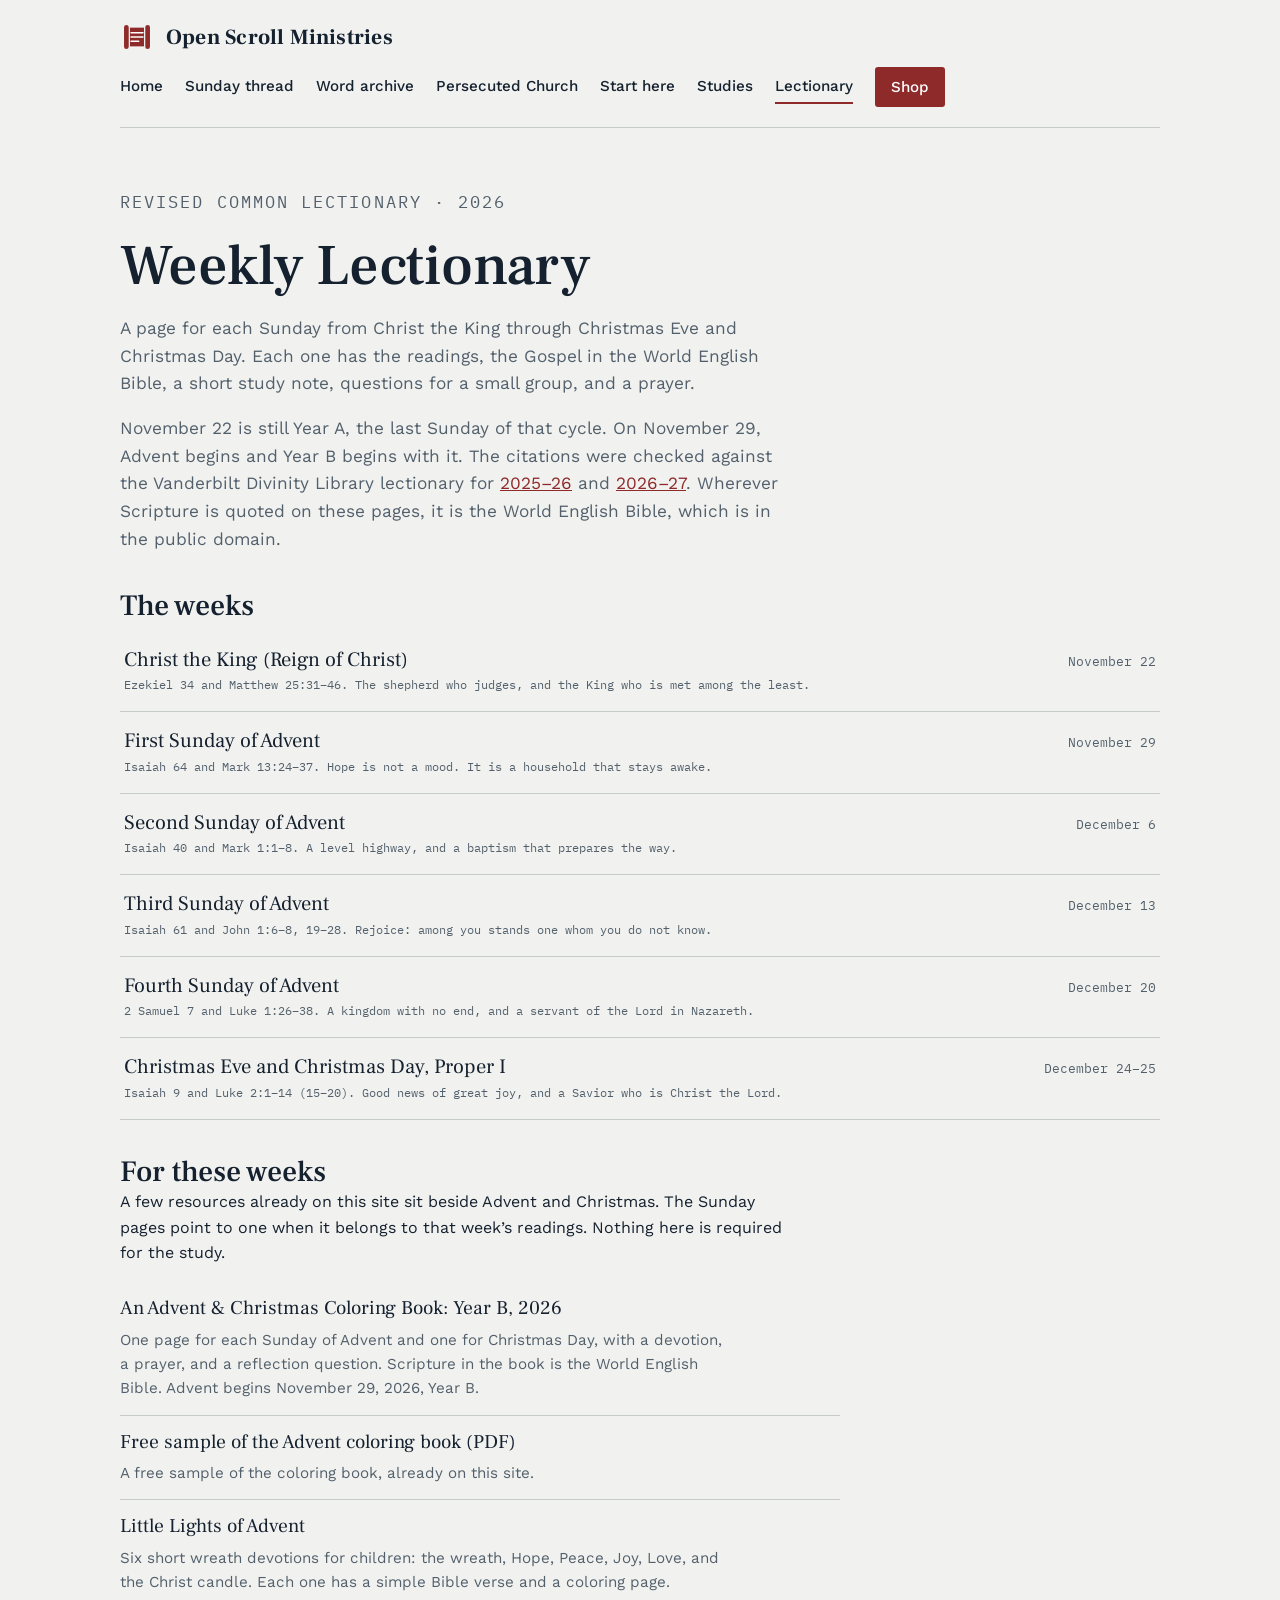
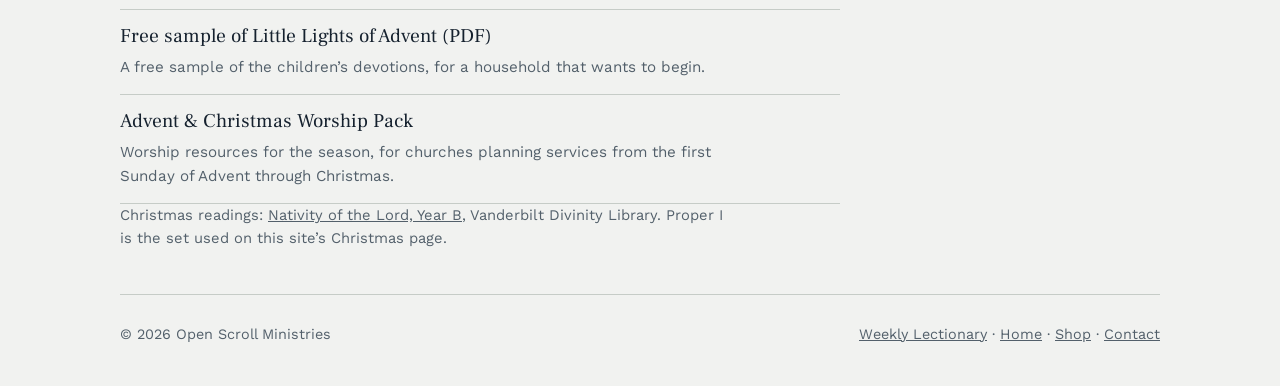
==== lectionary/index.html @ 53e56643 "Add Weekly Lectionary pages from Christ the King through Christmas 2026. Each Sunday has Revised Com" ====
<!DOCTYPE html>
<html lang="en">
<head>
<meta charset="utf-8">
<meta name="viewport" content="width=device-width, initial-scale=1">
<title>Weekly Lectionary | Open Scroll Ministries</title>
<meta name="description" content="Readings, a study note, and a prayer for Christ the King, the Sundays of Advent, and Christmas Eve and Day, 2026. Revised Common Lectionary.">
<link rel="canonical" href="https://openscrollministries.com/lectionary/">
<meta property="og:title" content="Weekly Lectionary | Open Scroll Ministries">
<meta property="og:description" content="Readings, a study note, and a prayer for Christ the King, the Sundays of Advent, and Christmas Eve and Day, 2026. Revised Common Lectionary.">
<meta property="og:type" content="website">
<meta property="og:url" content="https://openscrollministries.com/lectionary/">
<meta property="og:site_name" content="Open Scroll Ministries">
<meta property="og:locale" content="en_US">
<meta name="twitter:card" content="summary">
<meta name="twitter:title" content="Weekly Lectionary | Open Scroll Ministries">
<meta name="twitter:description" content="Readings, a study note, and a prayer for Christ the King, the Sundays of Advent, and Christmas Eve and Day, 2026. Revised Common Lectionary.">
<link rel="preconnect" href="https://fonts.googleapis.com">
<link rel="preconnect" href="https://fonts.gstatic.com" crossorigin>
<link rel="stylesheet" href="https://fonts.googleapis.com/css2?family=Frank+Ruhl+Libre:wght@400;500;700&amp;family=Work+Sans:wght@400;500;600&amp;family=IBM+Plex+Mono:wght@400;500&amp;display=swap">
<link rel="stylesheet" href="style.css">
</head>
<body>
<div class="wrap">
<header>
  <a class="brand" href="../index.html" aria-label="Open Scroll Ministries home">
    <svg class="seal" viewBox="0 0 40 40" aria-hidden="true"><rect x="9" y="9" width="22" height="22" fill="var(--seal)"/><path d="M13 15h14M13 20h14M13 25h9" stroke="var(--seal-ink)" stroke-width="1.8" stroke-linecap="round"/><rect x="4" y="5" width="7" height="30" rx="3.5" fill="var(--seal)" stroke="var(--bg)" stroke-width="1.5"/><rect x="29" y="5" width="7" height="30" rx="3.5" fill="var(--seal)" stroke="var(--bg)" stroke-width="1.5"/></svg>
    <span>Open Scroll Ministries</span>
  </a>
  <nav aria-label="Main">
    <a href="../index.html">Home</a>
    <a href="../index.html#sunday">Sunday thread</a>
    <a href="../index.html#daily">Word archive</a>
    <a href="../index.html#church">Persecuted Church</a>
    <a href="../index.html#start">Start here</a>
    <a href="../index.html#studies">Studies</a>
    <a href="index.html" aria-current="page">Lectionary</a>
    <a class="shop" href="https://shop.openscrollministries.com" target="_blank" rel="noopener">Shop</a>
  </nav>
</header>
<main>

<!-- Weekly Lectionary index. Readings checked against the Vanderbilt Divinity Library. -->
<div class="pagehead">
  <p class="label">Revised Common Lectionary · 2026</p>
  <h1 style="margin-top:12px">Weekly Lectionary</h1>
  <p>A page for each Sunday from Christ the King through Christmas Eve and Christmas Day. Each one has the readings, the Gospel in the World English Bible, a short study note, questions for a small group, and a prayer.</p>
  <p>November 22 is still Year A, the last Sunday of that cycle. On November 29, Advent begins and Year B begins with it. The citations were checked against the Vanderbilt Divinity Library lectionary for <a href="https://lectionary.library.vanderbilt.edu/calendar/2025-26/?season=season_after_pentecost">2025–26</a> and <a href="https://lectionary.library.vanderbilt.edu/calendar/2026-27/?season=advent">2026–27</a>. Wherever Scripture is quoted on these pages, it is the World English Bible, which is in the public domain.</p>
</div>

<h2>The weeks</h2>
<ul class="weeks">
<li><a class="row" href="2026-11-22-reign-of-christ.html"><span class="rt"><span class="rtitle">Christ the King (Reign of Christ)</span><span class="rref">Ezekiel 34 and Matthew 25:31–46. The shepherd who judges, and the King who is met among the least.</span></span><span class="rdate">November 22</span></a></li><li><a class="row" href="2026-11-29-advent-1.html"><span class="rt"><span class="rtitle">First Sunday of Advent</span><span class="rref">Isaiah 64 and Mark 13:24–37. Hope is not a mood. It is a household that stays awake.</span></span><span class="rdate">November 29</span></a></li><li><a class="row" href="2026-12-06-advent-2.html"><span class="rt"><span class="rtitle">Second Sunday of Advent</span><span class="rref">Isaiah 40 and Mark 1:1–8. A level highway, and a baptism that prepares the way.</span></span><span class="rdate">December 6</span></a></li><li><a class="row" href="2026-12-13-advent-3.html"><span class="rt"><span class="rtitle">Third Sunday of Advent</span><span class="rref">Isaiah 61 and John 1:6–8, 19–28. Rejoice: among you stands one whom you do not know.</span></span><span class="rdate">December 13</span></a></li><li><a class="row" href="2026-12-20-advent-4.html"><span class="rt"><span class="rtitle">Fourth Sunday of Advent</span><span class="rref">2 Samuel 7 and Luke 1:26–38. A kingdom with no end, and a servant of the Lord in Nazareth.</span></span><span class="rdate">December 20</span></a></li><li><a class="row" href="2026-12-24-christmas-proper-1.html"><span class="rt"><span class="rtitle">Christmas Eve and Christmas Day, Proper I</span><span class="rref">Isaiah 9 and Luke 2:1–14 (15–20). Good news of great joy, and a Savior who is Christ the Lord.</span></span><span class="rdate">December 24–25</span></a></li>
</ul>

<h2>For these weeks</h2>
<p>A few resources already on this site sit beside Advent and Christmas. The Sunday pages point to one when it belongs to that week’s readings. Nothing here is required for the study.</p>
<ul class="resources">
<li><a href="https://shop.openscrollministries.com/b/H158g" target="_blank" rel="noopener">An Advent &amp; Christmas Coloring Book: Year B, 2026</a><p>One page for each Sunday of Advent and one for Christmas Day, with a devotion, a prayer, and a reflection question. Scripture in the book is the World English Bible. Advent begins November 29, 2026, Year B.</p></li>
<li><a href="../media/Advent-Christmas-Coloring-Book-2026-FREE-SAMPLE.pdf">Free sample of the Advent coloring book (PDF)</a><p>A free sample of the coloring book, already on this site.</p></li>
<li><a href="https://shop.openscrollministries.com/b/g4dKb" target="_blank" rel="noopener">Little Lights of Advent</a><p>Six short wreath devotions for children: the wreath, Hope, Peace, Joy, Love, and the Christ candle. Each one has a simple Bible verse and a coloring page.</p></li>
<li><a href="../media/little-lights-of-advent-FREE-SAMPLE.pdf">Free sample of Little Lights of Advent (PDF)</a><p>A free sample of the children’s devotions, for a household that wants to begin.</p></li>
<li><a href="https://shop.openscrollministries.com/b/vOdin" target="_blank" rel="noopener">Advent &amp; Christmas Worship Pack</a><p>Worship resources for the season, for churches planning services from the first Sunday of Advent through Christmas.</p></li>
</ul>
<p class="src">Christmas readings: <a href="https://lectionary.library.vanderbilt.edu/calendar/2026-27/?season=christmas">Nativity of the Lord, Year B</a>, Vanderbilt Divinity Library. Proper I is the set used on this site’s Christmas page.</p>

</main>
<footer>
  <span>© 2026 Open Scroll Ministries</span>
  <span><a href="index.html">Weekly Lectionary</a> · <a href="../index.html">Home</a> · <a href="https://shop.openscrollministries.com" target="_blank" rel="noopener">Shop</a> · <a href="https://shop.openscrollministries.com/contact" target="_blank" rel="noopener">Contact</a></span>
</footer>
</div>
</body>
</html>
---- lectionary/style.css ----
/* Weekly Lectionary pages. Tokens and type match the homepage. */
:root{
  --bg:#f1f2f0; --panel:#e5e8e4; --fg:#15212e; --muted:#53606b; --rule:#c6ccc7;
  --seal:#8e2a2a; --seal-ink:#ffffff; --link:#8e2a2a;
  --display:'Frank Ruhl Libre','Times New Roman',serif;
  --body:'Work Sans',system-ui,-apple-system,'Segoe UI',sans-serif;
  --mono:'IBM Plex Mono',ui-monospace,Menlo,monospace;
}
@media (prefers-color-scheme:dark){:root:not([data-theme="light"]){
  --bg:#10171f; --panel:#18222d; --fg:#e7ebe8; --muted:#9aa7b0; --rule:#2c3946;
  --seal:#d9695c; --seal-ink:#10171f; --link:#e58b80; color-scheme:dark}}
:root[data-theme="dark"]{
  --bg:#10171f; --panel:#18222d; --fg:#e7ebe8; --muted:#9aa7b0; --rule:#2c3946;
  --seal:#d9695c; --seal-ink:#10171f; --link:#e58b80; color-scheme:dark}

*{box-sizing:border-box}
body{background:var(--bg);color:var(--fg);font-family:var(--body);font-size:1rem;line-height:1.6;padding-inline:16px;margin:0}
a{color:var(--link)}
a:focus-visible{outline:2px solid var(--seal);outline-offset:3px}
.wrap{max-width:1040px;margin-inline:auto;min-width:0}
h1,h2,h3{font-family:var(--display);font-weight:500;line-height:1.15;text-wrap:balance;margin:0}
h1{font-size:clamp(2.3rem,6vw,3.6rem);letter-spacing:-.01em}
h2{font-size:clamp(1.45rem,3vw,1.85rem);margin-top:2.2rem}
h3{font-size:1.2rem}
p{margin:0 0 1em;max-width:68ch}
.label{font-family:var(--mono);font-size:.75rem;letter-spacing:.12em;text-transform:uppercase;color:var(--muted)}

header{display:flex;flex-wrap:wrap;align-items:center;justify-content:space-between;gap:12px 24px;padding-block:20px;border-bottom:1px solid var(--rule)}
.brand{display:flex;align-items:center;gap:12px;text-decoration:none;color:var(--fg)}
.brand span{font-family:var(--display);font-size:1.35rem;font-weight:700;letter-spacing:.01em}
.seal{width:34px;height:34px;flex:none}
nav{display:flex;flex-wrap:wrap;gap:4px 22px;align-items:center}
nav a{color:var(--fg);text-decoration:none;font-weight:500;font-size:.95rem;padding-block:4px;border-bottom:2px solid transparent}
nav a:hover{border-bottom-color:var(--rule)}
nav a[aria-current="page"]{border-bottom-color:var(--seal)}
nav a.shop{background:var(--seal);color:var(--seal-ink);padding:8px 16px;border-radius:3px;border-bottom:0}
nav a.shop:hover{filter:brightness(1.1)}

main{padding-block:44px 28px}
.pagehead{max-width:68ch;margin-bottom:8px}
.pagehead p{color:var(--muted);font-size:1.08rem;margin-top:16px}
.lede{font-size:1.12rem;color:var(--muted);margin-top:16px}

.prose p{font-size:1.05rem}
.note,.src{color:var(--muted);font-size:.92rem}
.src a{color:var(--muted)}

.rd{display:grid;grid-template-columns:minmax(0,12.5rem) minmax(0,1fr);gap:8px 20px;margin:18px 0 0;max-width:68ch}
.rd dt{font-family:var(--mono);font-size:.72rem;letter-spacing:.08em;text-transform:uppercase;color:var(--muted);padding-top:.4em}
.rd dd{margin:0}

.scripture{background:var(--panel);border:1px solid var(--rule);padding:8px 22px 16px;margin:16px 0 0;max-width:72ch}
.scripture p{margin:.85em 0;max-width:65ch}
.scripture sup{font-family:var(--mono);font-size:.68em;letter-spacing:0;color:var(--seal);margin-right:.4em;font-weight:500;top:-.35em}
.gap{font-family:var(--mono);font-size:.78rem;letter-spacing:.04em;color:var(--muted);margin:1.1em 0}

ol.questions{padding-left:1.25em;max-width:68ch;margin:14px 0 0}
ol.questions li{margin:0 0 .85em}
.prayer{font-family:var(--display);font-size:1.22rem;line-height:1.45;border-left:3px solid var(--seal);padding-left:16px;max-width:62ch;margin-top:14px}

.resources{list-style:none;margin:12px 0 0;padding:0;max-width:72ch}
.resources li{padding:14px 0;border-bottom:1px solid var(--rule)}
.resources a{font-family:var(--display);font-size:1.22rem;color:var(--fg);text-decoration:none;line-height:1.25}
.resources a:hover{color:var(--link)}
.resources p{margin:6px 0 0;color:var(--muted);font-size:.95rem}

.weeks{list-style:none;margin:8px 0 0;padding:0}
.row{display:grid;grid-template-columns:minmax(0,1fr) auto;gap:12px 20px;align-items:baseline;padding:16px 4px;border-bottom:1px solid var(--rule);text-decoration:none;color:var(--fg)}
.row:hover{background:var(--panel)}
.row:hover .rtitle{color:var(--link)}
.rt{display:flex;flex-direction:column;gap:3px;min-width:0}
.rtitle{font-family:var(--display);font-size:1.28rem;line-height:1.25}
.rref{font-family:var(--mono);font-size:.78rem;color:var(--muted)}
.rdate{font-family:var(--mono);font-size:.82rem;color:var(--muted);white-space:nowrap}

.weeknav{display:flex;flex-wrap:wrap;gap:12px 28px;justify-content:space-between;margin-top:40px;padding-top:18px;border-top:1px solid var(--rule)}
.weeknav a{font-weight:500;text-decoration:none;color:var(--fg)}
.weeknav a:hover{color:var(--link)}
.weeknav .next{margin-left:auto;text-align:right}

footer{border-top:1px solid var(--rule);padding-block:28px 40px;display:flex;flex-wrap:wrap;gap:10px 28px;justify-content:space-between;color:var(--muted);font-size:.9rem}
footer a{color:var(--muted)}

@media (max-width:760px){
  main{padding-block:32px 20px}
  .rd{grid-template-columns:1fr;gap:2px 0}
  .rd dt{padding-top:12px}
  .row{grid-template-columns:1fr}
  .rdate{white-space:normal}
  .scripture{padding-inline:16px}
}
@media (prefers-reduced-motion:no-preference){nav a,.row,.resources a{transition:background .15s,color .15s,border-color .15s}}
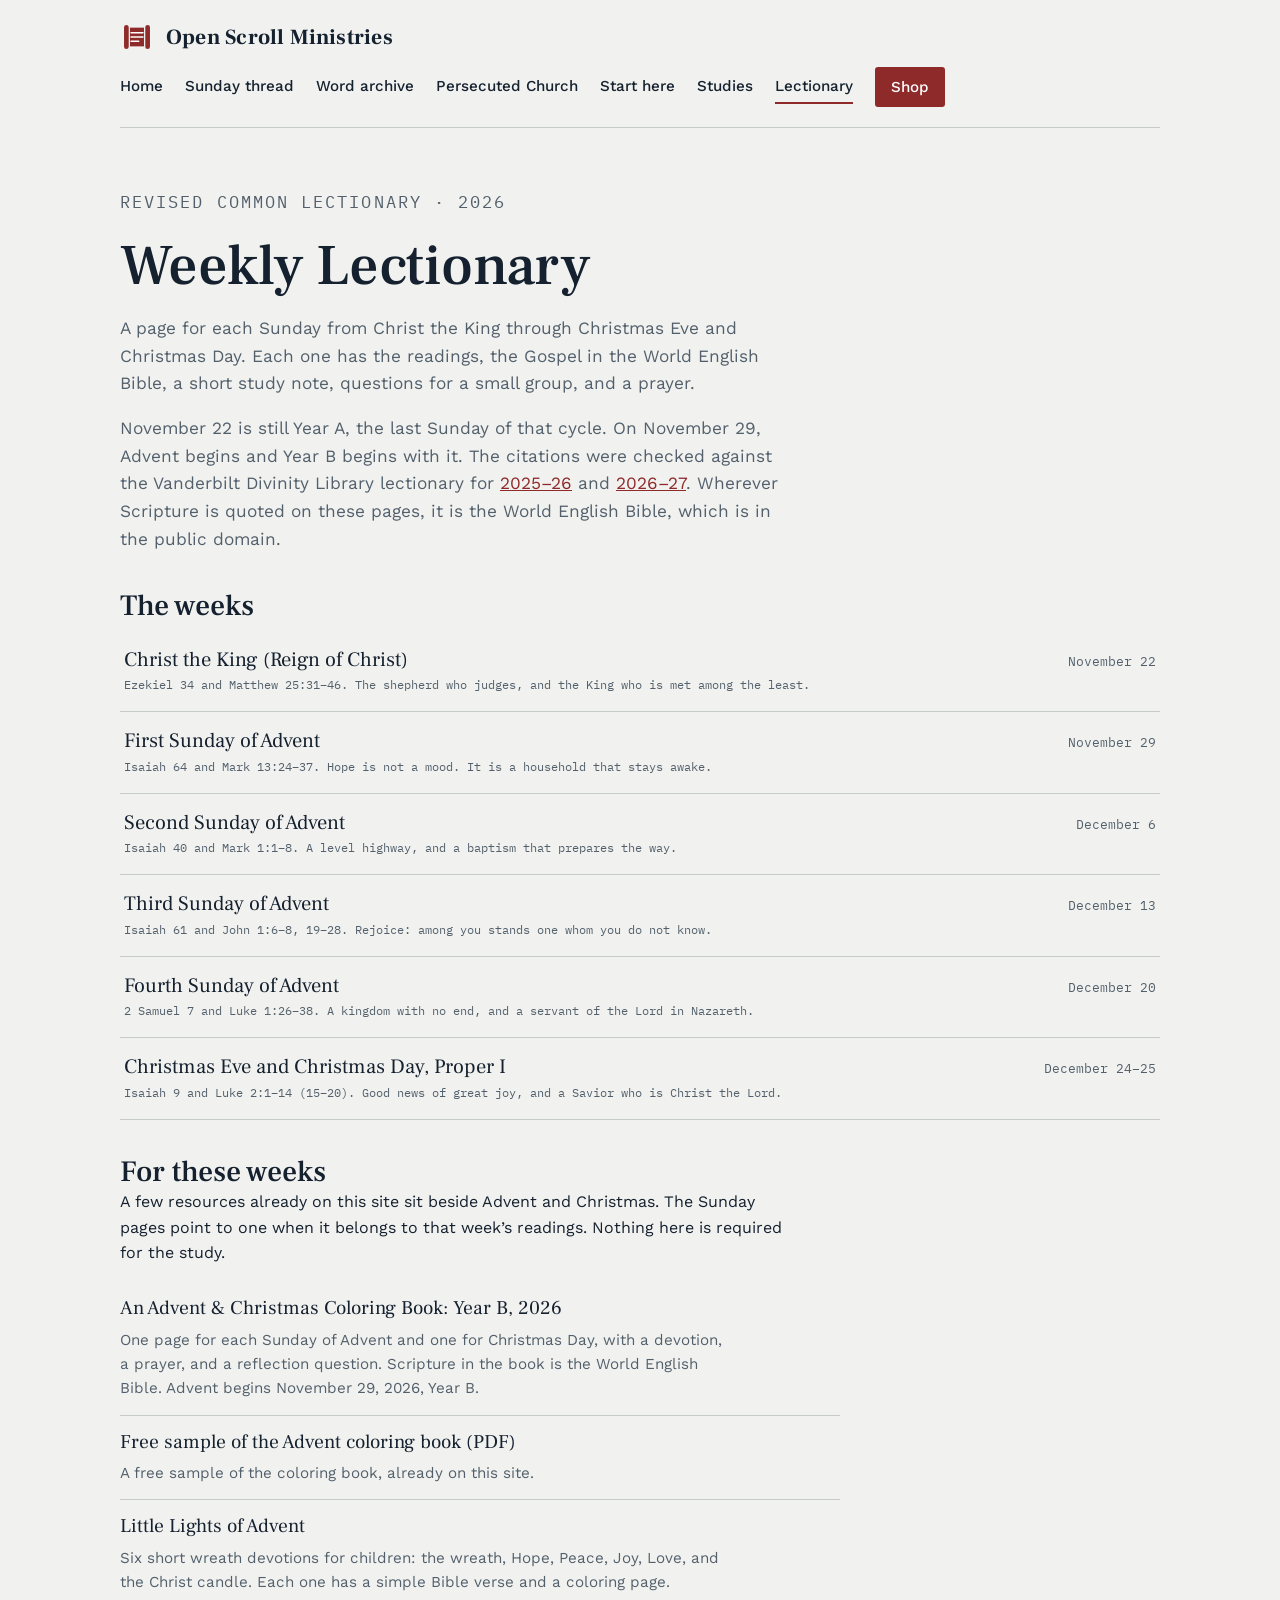
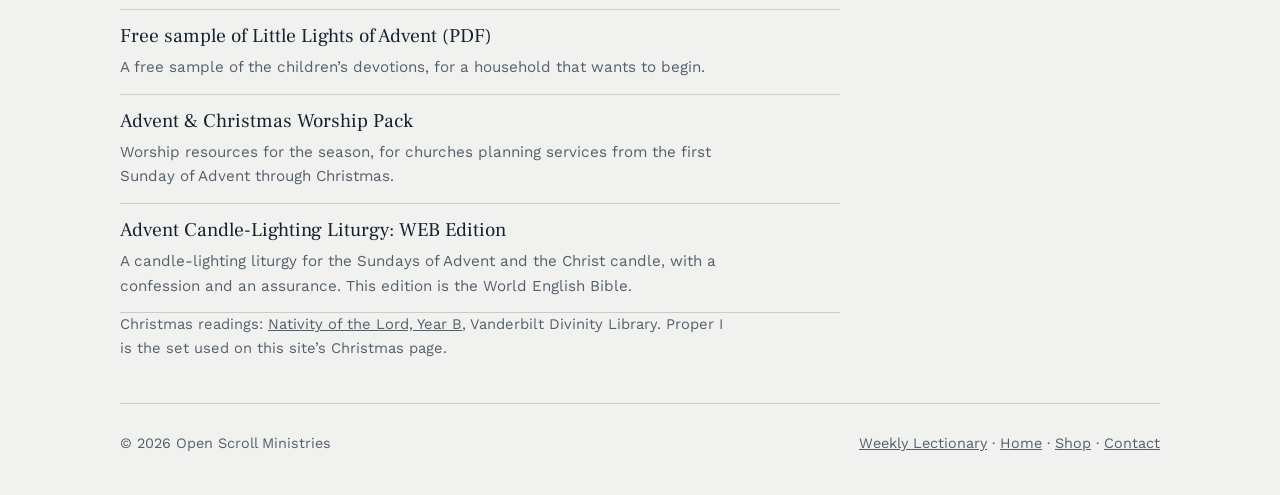
==== commit 92ab8a7a: "Feature the World English Bible Advent candle-lighting liturgy. Add the $7 Payhip edition beside the" ====
--- a/lectionary/index.html
+++ b/lectionary/index.html
@@ -61,6 +61,7 @@
 <li><a href="https://shop.openscrollministries.com/b/g4dKb" target="_blank" rel="noopener">Little Lights of Advent</a><p>Six short wreath devotions for children: the wreath, Hope, Peace, Joy, Love, and the Christ candle. Each one has a simple Bible verse and a coloring page.</p></li>
 <li><a href="../media/little-lights-of-advent-FREE-SAMPLE.pdf">Free sample of Little Lights of Advent (PDF)</a><p>A free sample of the children’s devotions, for a household that wants to begin.</p></li>
 <li><a href="https://shop.openscrollministries.com/b/vOdin" target="_blank" rel="noopener">Advent &amp; Christmas Worship Pack</a><p>Worship resources for the season, for churches planning services from the first Sunday of Advent through Christmas.</p></li>
+<li><a href="https://shop.openscrollministries.com/b/Kyv3Y" target="_blank" rel="noopener">Advent Candle-Lighting Liturgy: WEB Edition</a><p>A candle-lighting liturgy for the Sundays of Advent and the Christ candle, with a confession and an assurance. This edition is the World English Bible.</p></li>
 </ul>
 <p class="src">Christmas readings: <a href="https://lectionary.library.vanderbilt.edu/calendar/2026-27/?season=christmas">Nativity of the Lord, Year B</a>, Vanderbilt Divinity Library. Proper I is the set used on this site’s Christmas page.</p>
 
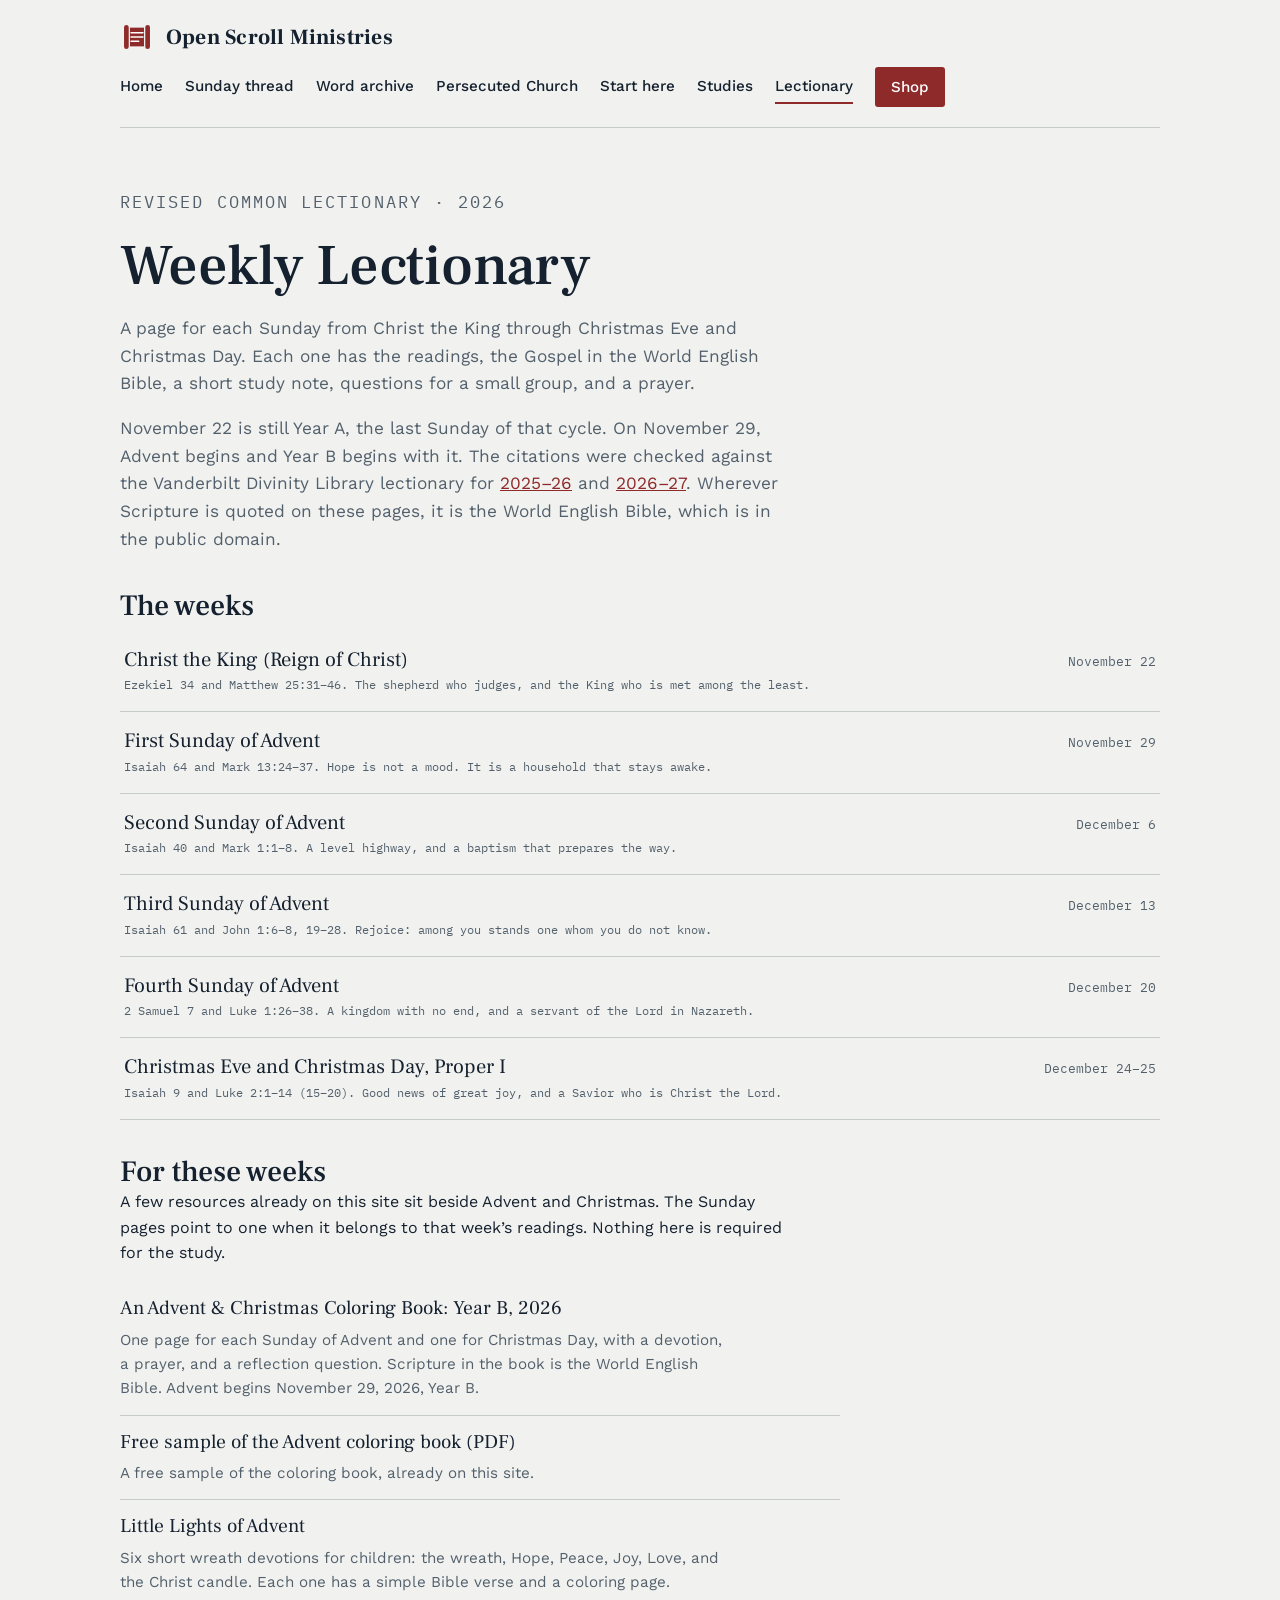
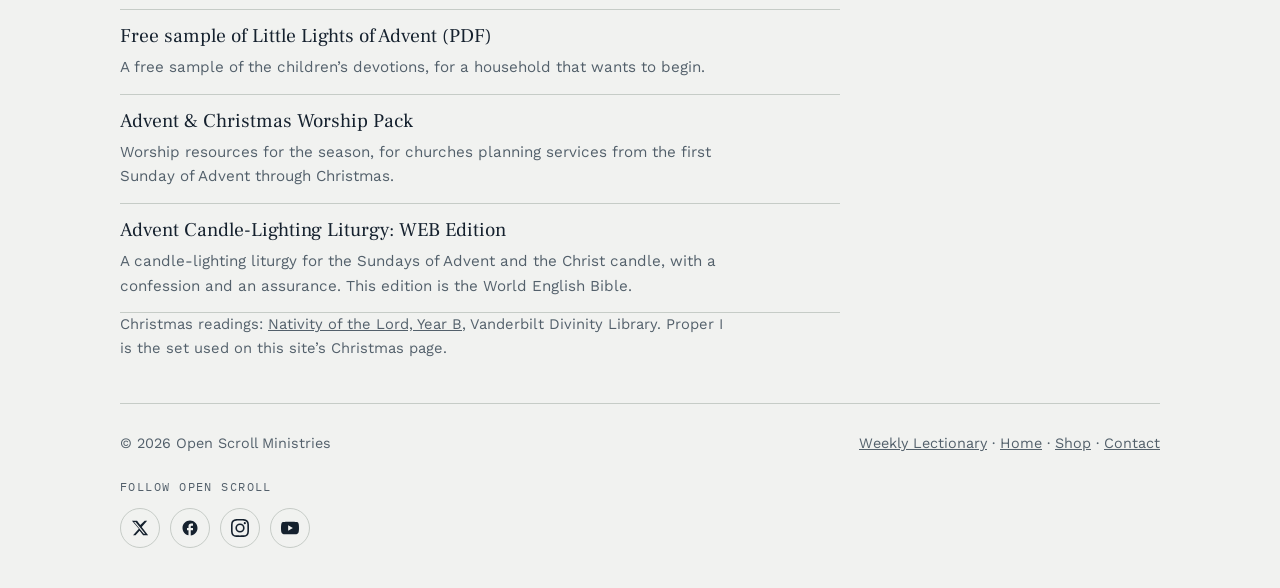
==== commit aaa1279e: "Add Follow Open Scroll links to the site footer Add a Follow Open Scroll row of X, Facebook, Instagr" ====
--- a/lectionary/index.html
+++ b/lectionary/index.html
@@ -67,8 +67,19 @@
 
 </main>
 <footer>
-  <span>© 2026 Open Scroll Ministries</span>
-  <span><a href="index.html">Weekly Lectionary</a> · <a href="../index.html">Home</a> · <a href="https://shop.openscrollministries.com" target="_blank" rel="noopener">Shop</a> · <a href="https://shop.openscrollministries.com/contact" target="_blank" rel="noopener">Contact</a></span>
+  <div class="foot-row">
+    <span>© 2026 Open Scroll Ministries</span>
+    <span><a href="index.html">Weekly Lectionary</a> · <a href="../index.html">Home</a> · <a href="https://shop.openscrollministries.com" target="_blank" rel="noopener">Shop</a> · <a href="https://shop.openscrollministries.com/contact" target="_blank" rel="noopener">Contact</a></span>
+  </div>
+  <div class="follow">
+    <p class="follow-label" id="follow-label">Follow Open Scroll</p>
+    <nav class="social" aria-labelledby="follow-label">
+      <a href="https://x.com/openscrollmin" target="_blank" rel="noopener" aria-label="Open Scroll Ministries on X"><svg viewBox="0 0 24 24" aria-hidden="true" focusable="false"><path d="M18.244 2.25h3.308l-7.227 8.26 8.502 11.24H16.17l-4.714-6.231-5.401 6.231H2.744l7.727-8.828L1.254 2.25H8.08l4.261 5.688L18.244 2.25zm-1.161 17.52h1.833L6.012 4.126H4.045l13.038 15.644z"/></svg></a>
+      <a href="https://www.facebook.com/Openscrollministries" target="_blank" rel="noopener" aria-label="Open Scroll Ministries on Facebook"><svg viewBox="0 0 24 24" aria-hidden="true" focusable="false"><path d="M22 12c0-5.52-4.48-10-10-10S2 6.48 2 12c0 4.84 3.44 8.87 8 9.8V15H8v-3h2V9.5C10 7.57 11.57 6 13.5 6H16v3h-2c-.55 0-1 .45-1 1v2h3v3h-3v6.95c5.05-.5 9-4.76 9-9.95z"/></svg></a>
+      <a href="https://www.instagram.com/open.scroll.ministries" target="_blank" rel="noopener" aria-label="Open Scroll Ministries on Instagram"><svg viewBox="0 0 24 24" aria-hidden="true" focusable="false"><path d="M12 2.163c3.204 0 3.584.012 4.85.07 3.052.148 4.771 1.691 4.919 4.919.058 1.265.069 1.645.069 4.849 0 3.205-.012 3.584-.069 4.849-.149 3.225-1.664 4.771-4.919 4.919-1.266.058-1.644.07-4.85.07-3.204 0-3.584-.012-4.849-.07-3.26-.149-4.771-1.699-4.919-4.92-.058-1.265-.07-1.644-.07-4.849 0-3.204.013-3.583.07-4.849.149-3.227 1.664-4.771 4.919-4.919 1.266-.057 1.645-.069 4.849-.069zM12 0C8.741 0 8.333.014 7.053.072 2.695.272.273 2.69.073 7.052.014 8.333 0 8.741 0 12c0 3.259.014 3.668.072 4.948.2 4.358 2.618 6.78 6.98 6.98C8.333 23.986 8.741 24 12 24c3.259 0 3.668-.014 4.948-.072 4.354-.2 6.782-2.618 6.979-6.98.059-1.28.073-1.689.073-4.948 0-3.259-.014-3.667-.072-4.947-.196-4.354-2.617-6.78-6.979-6.98C15.668.014 15.259 0 12 0zm0 5.838a6.162 6.162 0 1 0 0 12.324 6.162 6.162 0 0 0 0-12.324zM12 16a4 4 0 1 1 0-8 4 4 0 0 1 0 8zm6.406-11.845a1.44 1.44 0 1 0 0 2.881 1.44 1.44 0 0 0 0-2.881z"/></svg></a>
+      <a href="https://www.youtube.com/@OpenScroll-h8x" target="_blank" rel="noopener" aria-label="Open Scroll Ministries on YouTube"><svg viewBox="0 0 24 24" aria-hidden="true" focusable="false"><path d="M23.498 6.186a3.016 3.016 0 0 0-2.122-2.136C19.505 3.545 12 3.545 12 3.545s-7.505 0-9.377.505A3.017 3.017 0 0 0 .502 6.186C0 8.07 0 12 0 12s0 3.93.502 5.814a3.016 3.016 0 0 0 2.122 2.136c1.871.505 9.376.505 9.376.505s7.505 0 9.377-.505a3.015 3.015 0 0 0 2.122-2.136C24 15.93 24 12 24 12s0-3.93-.502-5.814zM9.545 15.568V8.432L15.818 12l-6.273 3.568z"/></svg></a>
+    </nav>
+  </div>
 </footer>
 </div>
 </body>
--- a/lectionary/style.css
+++ b/lectionary/style.css
@@ -78,8 +78,15 @@
 .weeknav a:hover{color:var(--link)}
 .weeknav .next{margin-left:auto;text-align:right}
 
-footer{border-top:1px solid var(--rule);padding-block:28px 40px;display:flex;flex-wrap:wrap;gap:10px 28px;justify-content:space-between;color:var(--muted);font-size:.9rem}
+footer{border-top:1px solid var(--rule);padding-block:28px 40px;display:flex;flex-direction:column;align-items:stretch;gap:0;color:var(--muted);font-size:.9rem}
 footer a{color:var(--muted)}
+footer .foot-row{display:flex;flex-wrap:wrap;gap:10px 28px;justify-content:space-between;width:100%}
+footer .follow{display:flex;flex-direction:column;align-items:flex-start;gap:12px;width:100%;margin-top:22px}
+footer .follow-label{margin:0;font-family:var(--mono);font-size:.75rem;letter-spacing:.12em;text-transform:uppercase;color:var(--muted)}
+footer .social{display:flex;flex-wrap:wrap;gap:10px;align-items:center}
+footer .social a{display:inline-flex;align-items:center;justify-content:center;width:40px;height:40px;border:1px solid var(--rule);border-radius:999px;color:var(--fg);text-decoration:none}
+footer .social a:hover,footer .social a:focus-visible{border-color:var(--link);color:var(--link);outline:none}
+footer .social svg{width:18px;height:18px;fill:currentColor;display:block}
 
 @media (max-width:760px){
   main{padding-block:32px 20px}
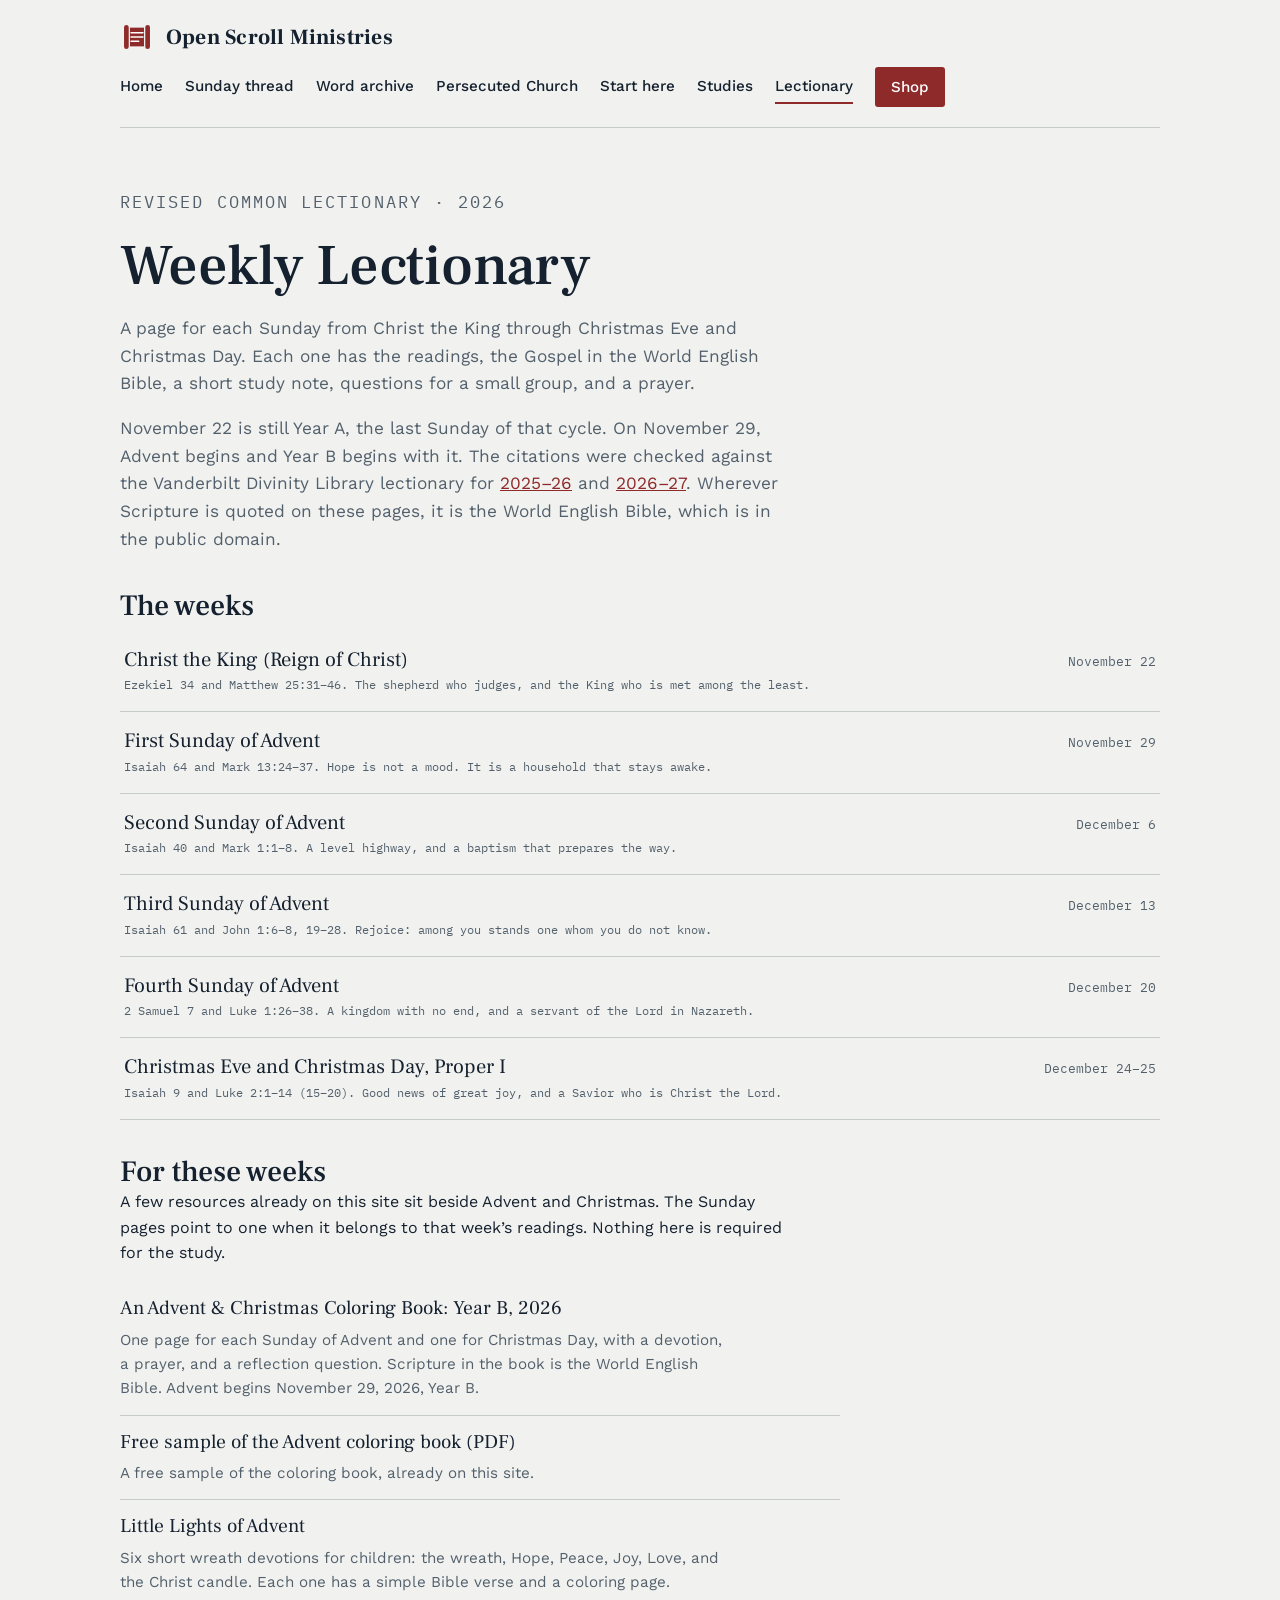
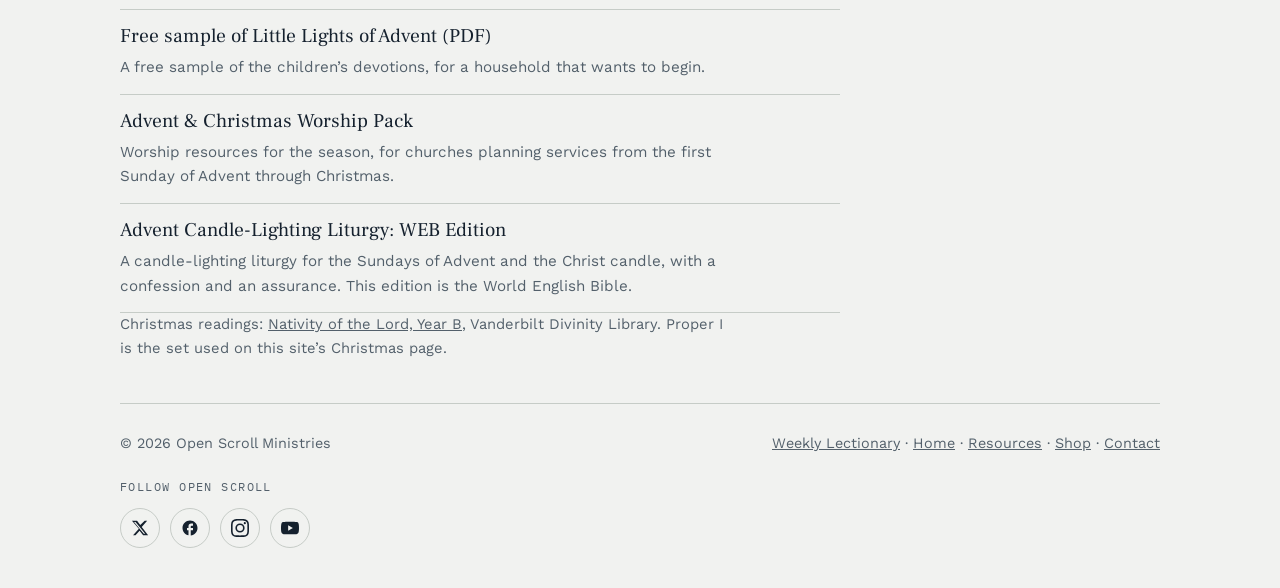
==== commit 65d3ae02: "Add home-page SEO tags, /resources index, free Advent sample page, sitemap updates" ====
--- a/lectionary/index.html
+++ b/lectionary/index.html
@@ -69,7 +69,7 @@
 <footer>
   <div class="foot-row">
     <span>© 2026 Open Scroll Ministries</span>
-    <span><a href="index.html">Weekly Lectionary</a> · <a href="../index.html">Home</a> · <a href="https://shop.openscrollministries.com" target="_blank" rel="noopener">Shop</a> · <a href="https://shop.openscrollministries.com/contact" target="_blank" rel="noopener">Contact</a></span>
+    <span><a href="index.html">Weekly Lectionary</a> · <a href="../index.html">Home</a> · <a href="../resources/">Resources</a> · <a href="https://shop.openscrollministries.com" target="_blank" rel="noopener">Shop</a> · <a href="https://shop.openscrollministries.com/contact" target="_blank" rel="noopener">Contact</a></span>
   </div>
   <div class="follow">
     <p class="follow-label" id="follow-label">Follow Open Scroll</p>
